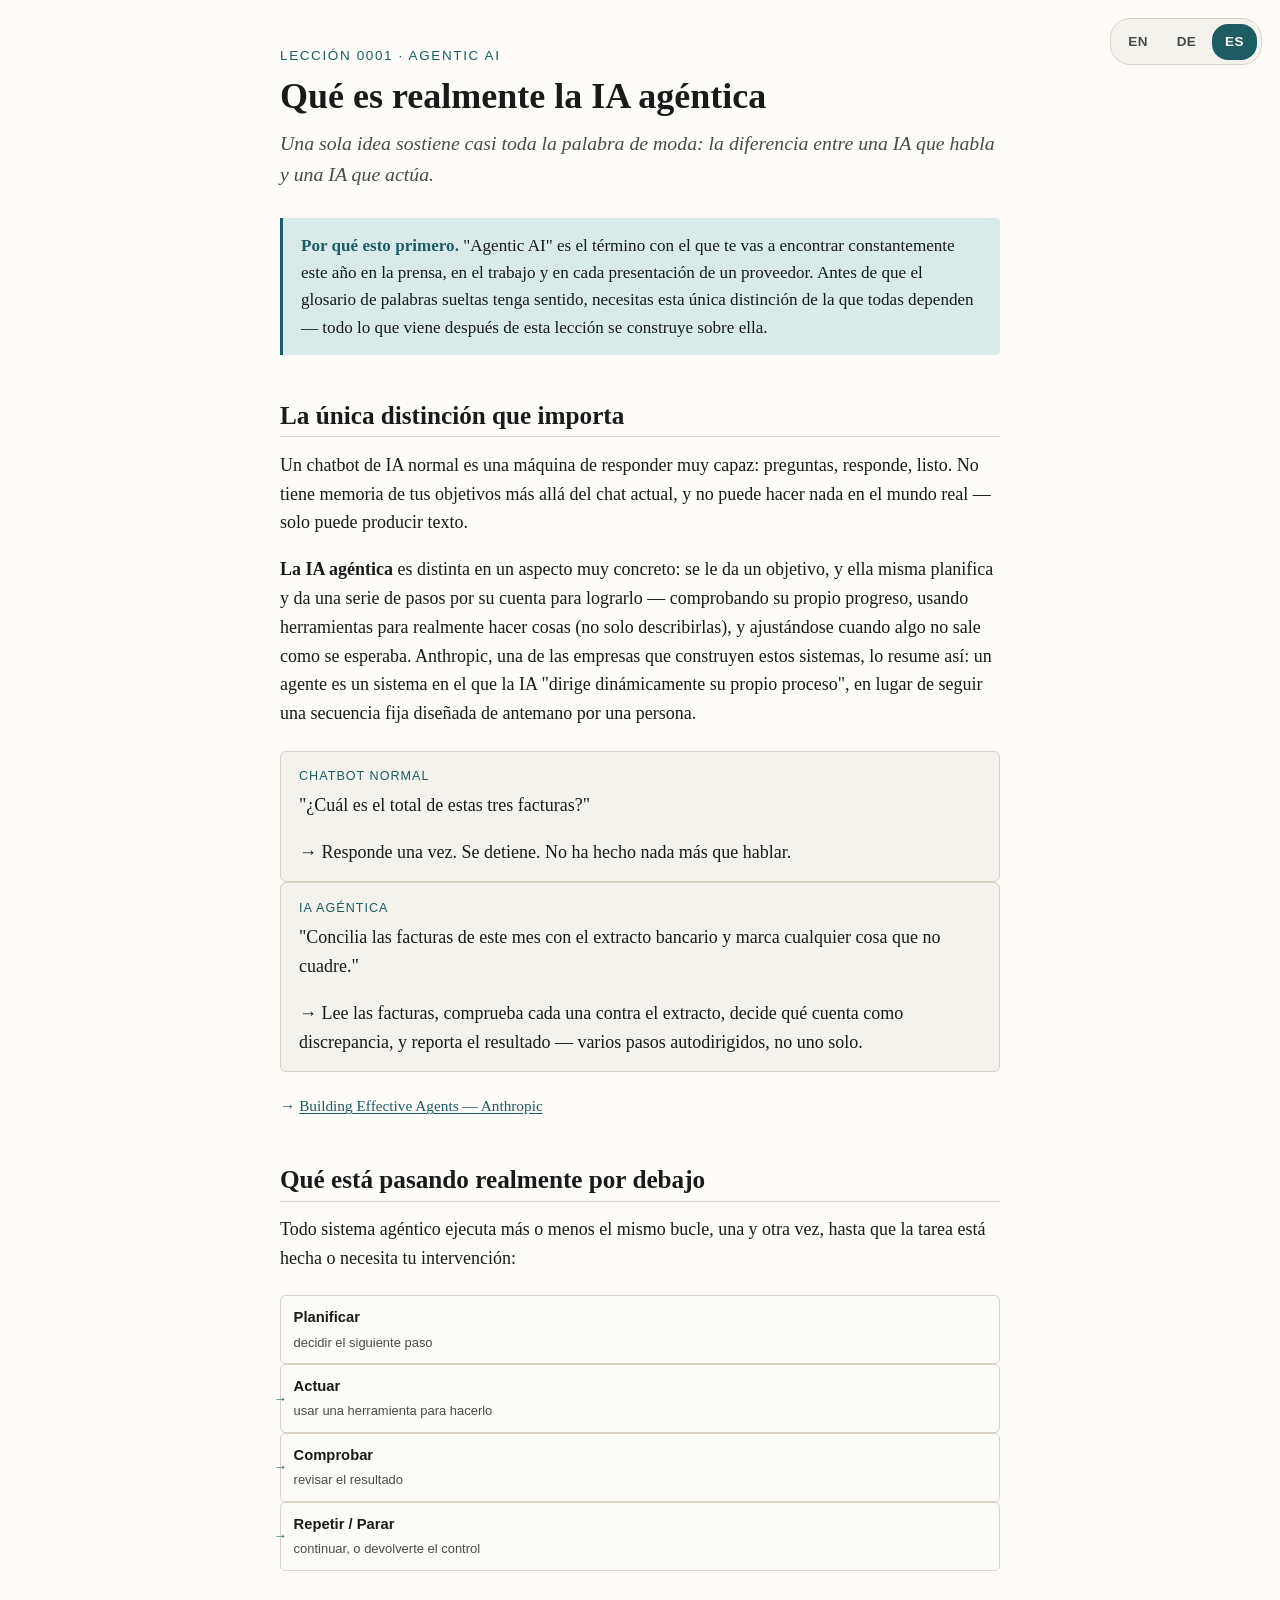
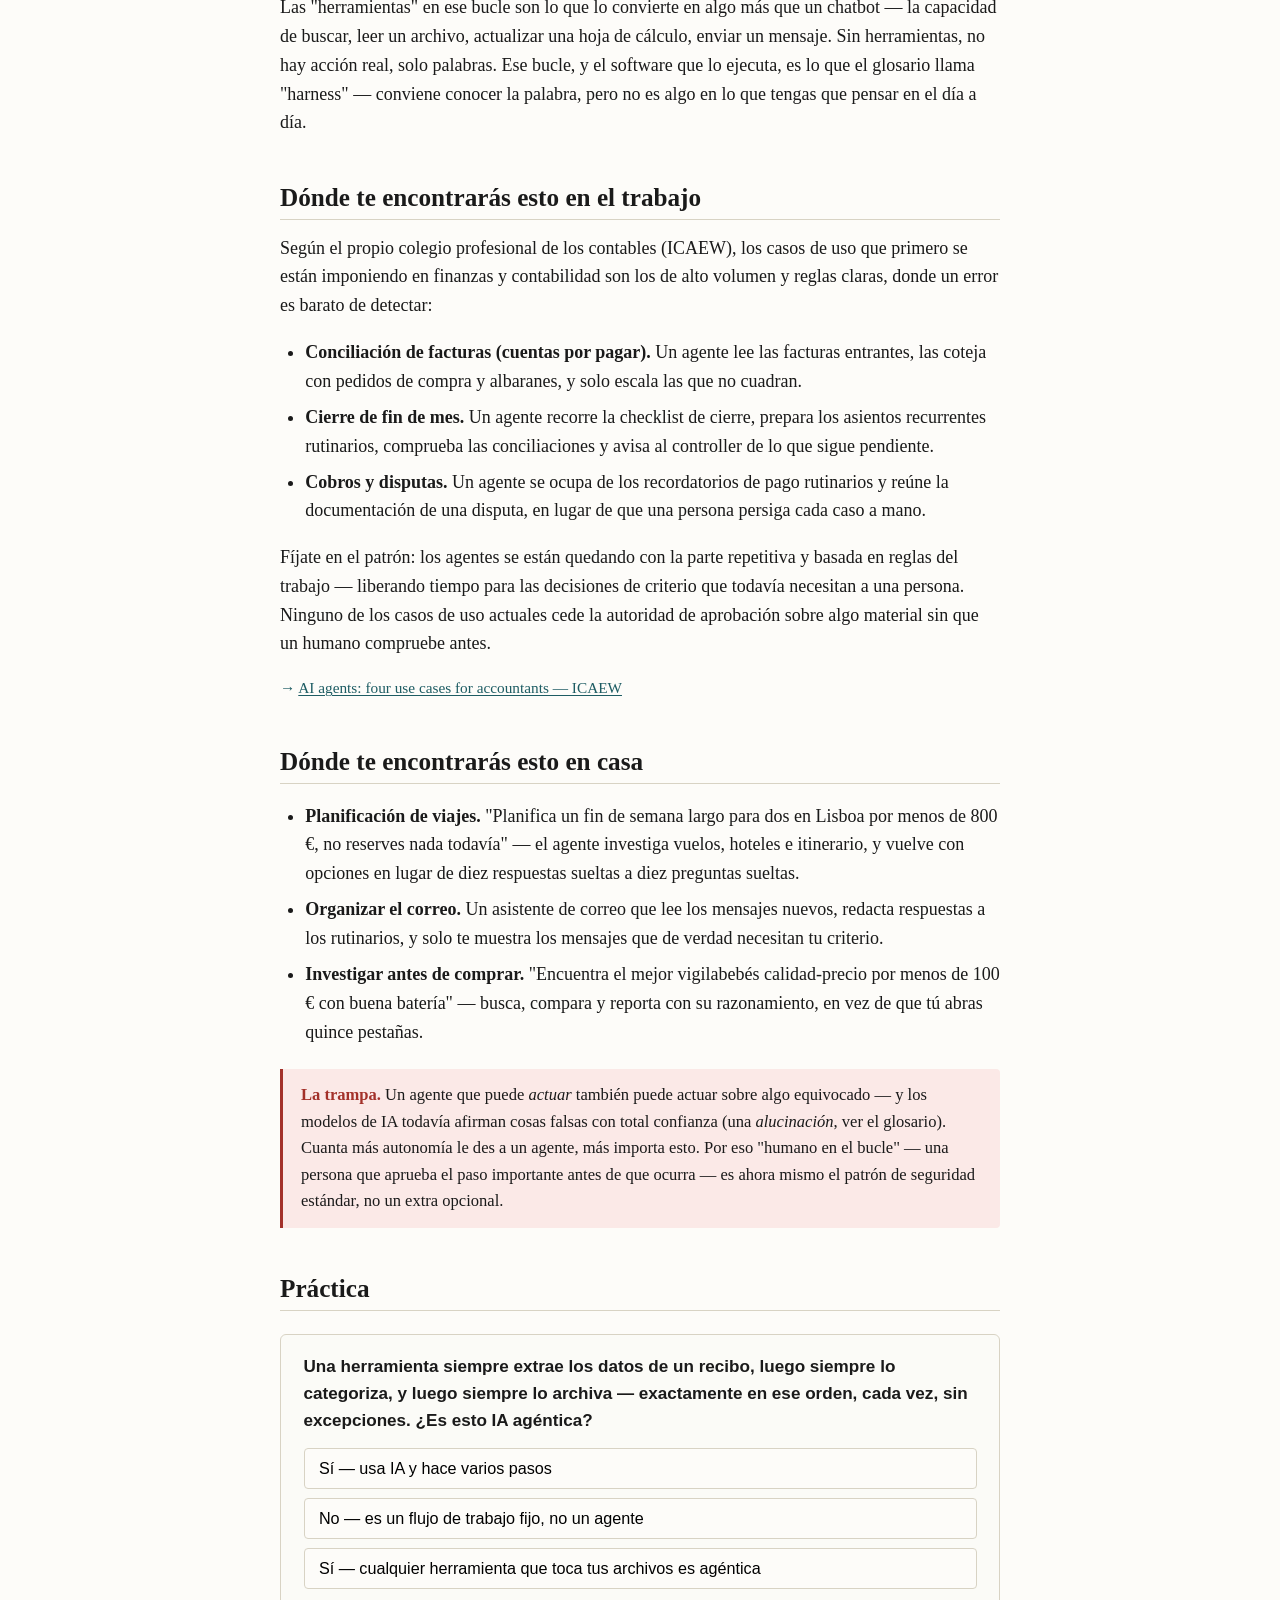
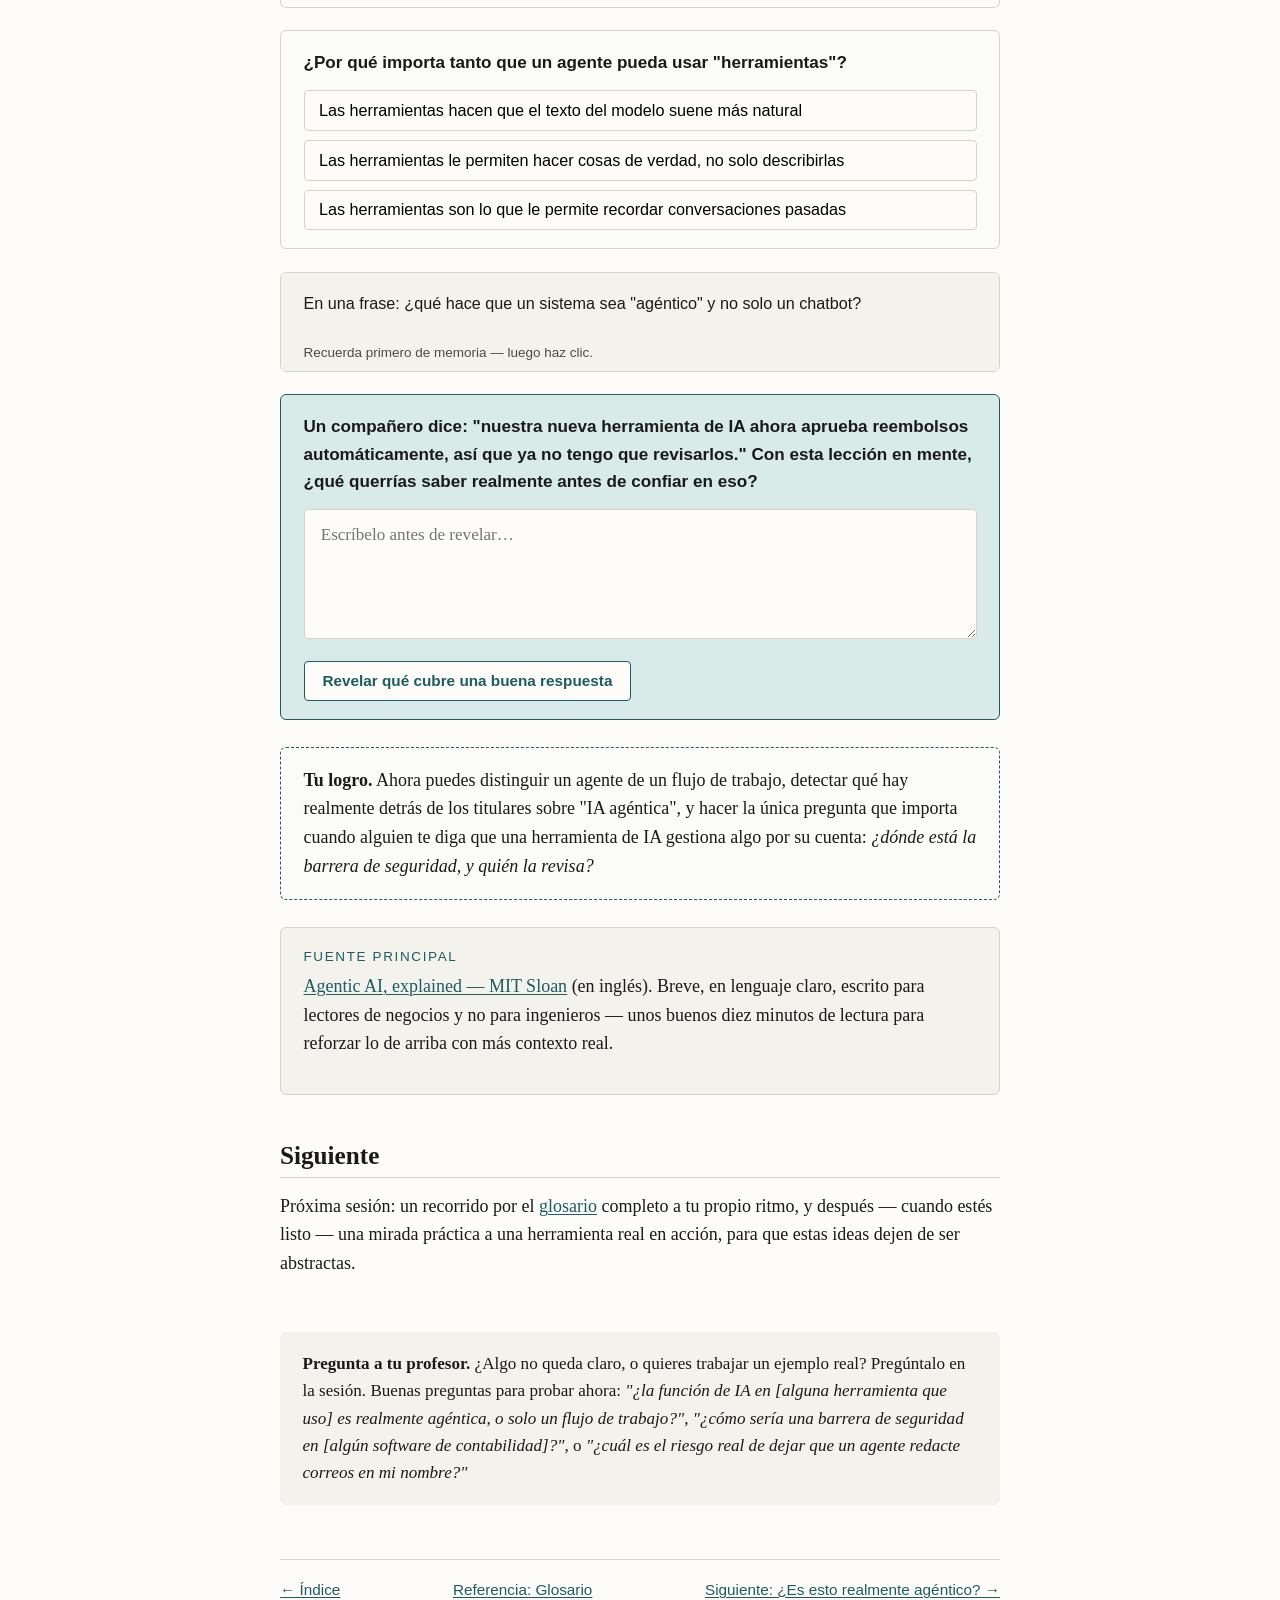
==== lessons/0001-what-agentic-ai-actually-is.html @ 16d38e70 "Add agentic AI course: 5 lessons + glossary, EN/DE/ES Practical, non-technical starter on agentic AI" ====
<!DOCTYPE html>
<html lang="en">
<head>
<meta charset="utf-8">
<meta name="viewport" content="width=device-width, initial-scale=1">
<title>Lesson 0001 — What Agentic AI Actually Is</title>
<link rel="stylesheet" href="../assets/style.css">
<link rel="stylesheet" href="../assets/diagram.css">
<link rel="stylesheet" href="../assets/quiz.css">
<link rel="stylesheet" href="../assets/lang-switch.css">
<script src="../assets/quiz.js"></script>
<script src="../assets/lang-switch.js"></script>
</head>
<body>

<div class="lang-switch">
  <button data-lang="en">EN</button>
  <button data-lang="de">DE</button>
  <button data-lang="es">ES</button>
</div>

<header class="lesson-header">
  <p class="eyebrow" data-i18n="en">Lesson 0001 · Agentic AI</p>
  <p class="eyebrow" data-i18n="de">Lektion 0001 · Agentic AI</p>
  <p class="eyebrow" data-i18n="es">Lección 0001 · Agentic AI</p>

  <h1 data-i18n="en">What Agentic AI Actually Is</h1>
  <h1 data-i18n="de">Was Agentic AI eigentlich ist</h1>
  <h1 data-i18n="es">Qué es realmente la IA agéntica</h1>

  <p class="subtitle" data-i18n="en">One idea carries almost the entire buzzword: the difference between AI that talks, and AI that acts.</p>
  <p class="subtitle" data-i18n="de">Eine einzige Idee trägt fast das ganze Buzzword: der Unterschied zwischen KI, die redet, und KI, die handelt.</p>
  <p class="subtitle" data-i18n="es">Una sola idea sostiene casi toda la palabra de moda: la diferencia entre una IA que habla y una IA que actúa.</p>
</header>

<main>

<div class="mission-tie" data-i18n="en">
  <strong>Why this first.</strong> "Agentic AI" is the term you'll keep hitting in the press, at work,
  and in every vendor's pitch this year. Before the glossary of individual buzzwords means anything, you
  need the one distinction they all hang off — everything after this lesson builds on it.
</div>
<div class="mission-tie" data-i18n="de">
  <strong>Warum das zuerst.</strong> „Agentic AI" ist der Begriff, dem du dieses Jahr ständig in der
  Presse, bei der Arbeit und in jedem Verkaufspitch begegnen wirst. Bevor das Glossar der einzelnen
  Buzzwords etwas bedeutet, brauchst du diese eine Unterscheidung, an der alle hängen – alles nach dieser
  Lektion baut darauf auf.
</div>
<div class="mission-tie" data-i18n="es">
  <strong>Por qué esto primero.</strong> "Agentic AI" es el término con el que te vas a encontrar
  constantemente este año en la prensa, en el trabajo y en cada presentación de un proveedor. Antes de que
  el glosario de palabras sueltas tenga sentido, necesitas esta única distinción de la que todas dependen
  — todo lo que viene después de esta lección se construye sobre ella.
</div>

<h2 data-i18n="en">The one distinction that matters</h2>
<h2 data-i18n="de">Die eine Unterscheidung, auf die es ankommt</h2>
<h2 data-i18n="es">La única distinción que importa</h2>

<p data-i18n="en">A regular AI chatbot is a very capable answering machine: you ask, it answers, done. It has no memory
of your goals beyond the current chat, and it can't do anything in the world — it can only produce text.</p>
<p data-i18n="de">Ein normaler KI-Chatbot ist eine sehr fähige Antwortmaschine: du fragst, er antwortet, fertig. Er hat
kein Gedächtnis für deine Ziele über den aktuellen Chat hinaus, und er kann nichts in der Welt bewirken –
er kann nur Text erzeugen.</p>
<p data-i18n="es">Un chatbot de IA normal es una máquina de responder muy capaz: preguntas, responde, listo. No tiene
memoria de tus objetivos más allá del chat actual, y no puede hacer nada en el mundo real — solo puede
producir texto.</p>

<p data-i18n="en"><strong>Agentic AI</strong> is different in one specific way: it's given a goal, and it plans and takes
a series of steps on its own to get there — checking its own progress, using tools to actually do things
(not just describe them), and adjusting when something doesn't go as expected. Anthropic, one of the
companies building these systems, puts it plainly: an agent is a system where the AI "dynamically directs
its own process," rather than following a fixed sequence a person designed in advance.</p>
<p data-i18n="de"><strong>Agentic AI</strong> unterscheidet sich in einem ganz bestimmten Punkt: Sie bekommt ein Ziel
und plant und geht selbstständig eine Reihe von Schritten, um es zu erreichen – prüft dabei ihren eigenen
Fortschritt, nutzt Werkzeuge, um Dinge wirklich zu tun (nicht nur zu beschreiben), und passt sich an, wenn
etwas nicht wie erwartet läuft. Anthropic, eines der Unternehmen, die solche Systeme bauen, drückt es
schlicht aus: Ein Agent ist ein System, bei dem die KI „ihren eigenen Prozess steuert", statt einer
festen, von einem Menschen im Voraus entworfenen Abfolge zu folgen.</p>
<p data-i18n="es"><strong>La IA agéntica</strong> es distinta en un aspecto muy concreto: se le da un objetivo, y ella
misma planifica y da una serie de pasos por su cuenta para lograrlo — comprobando su propio progreso,
usando herramientas para realmente hacer cosas (no solo describirlas), y ajustándose cuando algo no sale
como se esperaba. Anthropic, una de las empresas que construyen estos sistemas, lo resume así: un agente
es un sistema en el que la IA "dirige dinámicamente su propio proceso", en lugar de seguir una secuencia
fija diseñada de antemano por una persona.</p>

<div class="compare" data-i18n="en">
  <div class="side">
    <p class="side-label">Regular chatbot</p>
    <p>"What's the total of these three invoices?"</p>
    <p>→ Answers once. Stops. Has done nothing except talk.</p>
  </div>
  <div class="side">
    <p class="side-label">Agentic AI</p>
    <p>"Reconcile this month's invoices against the bank statement and flag anything that doesn't match."</p>
    <p>→ Reads the invoices, checks each one against the statement, decides what counts as a mismatch,
    and reports back — several self-directed steps, not one.</p>
  </div>
</div>
<div class="compare" data-i18n="de">
  <div class="side">
    <p class="side-label">Normaler Chatbot</p>
    <p>„Wie hoch ist die Summe dieser drei Rechnungen?"</p>
    <p>→ Antwortet einmal. Hört auf. Hat außer Reden nichts getan.</p>
  </div>
  <div class="side">
    <p class="side-label">Agentic AI</p>
    <p>„Gleiche die Rechnungen dieses Monats mit dem Kontoauszug ab und melde alles, was nicht passt."</p>
    <p>→ Liest die Rechnungen, prüft jede einzelne gegen den Kontoauszug, entscheidet, was als
    Abweichung zählt, und meldet zurück — mehrere selbstgesteuerte Schritte, nicht einer.</p>
  </div>
</div>
<div class="compare" data-i18n="es">
  <div class="side">
    <p class="side-label">Chatbot normal</p>
    <p>"¿Cuál es el total de estas tres facturas?"</p>
    <p>→ Responde una vez. Se detiene. No ha hecho nada más que hablar.</p>
  </div>
  <div class="side">
    <p class="side-label">IA agéntica</p>
    <p>"Concilia las facturas de este mes con el extracto bancario y marca cualquier cosa que no cuadre."</p>
    <p>→ Lee las facturas, comprueba cada una contra el extracto, decide qué cuenta como discrepancia,
    y reporta el resultado — varios pasos autodirigidos, no uno solo.</p>
  </div>
</div>

<p class="citation" data-i18n="en"><a href="https://www.anthropic.com/engineering/building-effective-agents">Building
Effective Agents — Anthropic</a></p>
<p class="citation" data-i18n="de"><a href="https://www.anthropic.com/engineering/building-effective-agents">Building
Effective Agents — Anthropic</a></p>
<p class="citation" data-i18n="es"><a href="https://www.anthropic.com/engineering/building-effective-agents">Building
Effective Agents — Anthropic</a></p>

<h2 data-i18n="en">What's actually happening under the hood</h2>
<h2 data-i18n="de">Was tatsächlich im Hintergrund passiert</h2>
<h2 data-i18n="es">Qué está pasando realmente por debajo</h2>

<p data-i18n="en">Every agentic system runs roughly the same loop, over and over, until the task is done or it needs your
input:</p>
<p data-i18n="de">Jedes agentische System durchläuft ungefähr dieselbe Schleife, immer wieder, bis die Aufgabe erledigt
ist oder es deine Eingabe braucht:</p>
<p data-i18n="es">Todo sistema agéntico ejecuta más o menos el mismo bucle, una y otra vez, hasta que la tarea está
hecha o necesita tu intervención:</p>

<div class="pipeline" data-i18n="en">
  <div class="step"><strong>Plan</strong><span>decide the next step</span></div>
  <div class="step"><strong>Act</strong><span>use a tool to do it</span></div>
  <div class="step"><strong>Check</strong><span>look at the result</span></div>
  <div class="step"><strong>Repeat / Stop</strong><span>continue, or hand back to you</span></div>
</div>
<div class="pipeline" data-i18n="de">
  <div class="step"><strong>Planen</strong><span>nächsten Schritt festlegen</span></div>
  <div class="step"><strong>Handeln</strong><span>mit einem Werkzeug ausführen</span></div>
  <div class="step"><strong>Prüfen</strong><span>Ergebnis ansehen</span></div>
  <div class="step"><strong>Wiederholen / Stopp</strong><span>weitermachen oder an dich zurückgeben</span></div>
</div>
<div class="pipeline" data-i18n="es">
  <div class="step"><strong>Planificar</strong><span>decidir el siguiente paso</span></div>
  <div class="step"><strong>Actuar</strong><span>usar una herramienta para hacerlo</span></div>
  <div class="step"><strong>Comprobar</strong><span>revisar el resultado</span></div>
  <div class="step"><strong>Repetir / Parar</strong><span>continuar, o devolverte el control</span></div>
</div>

<p data-i18n="en">The "tools" in that loop are what make it more than a chatbot — the ability to search, read a file,
update a spreadsheet, send a message. No tools, no real action, just talk. This loop, and the software
that runs it, is what the glossary calls a "harness" — worth knowing the word, but not something you'll
need to think about day to day.</p>
<p data-i18n="de">Die „Werkzeuge" in dieser Schleife sind es, die aus ihr mehr als einen Chatbot machen – die
Fähigkeit, zu suchen, eine Datei zu lesen, eine Tabelle zu aktualisieren, eine Nachricht zu verschicken.
Keine Werkzeuge, keine echte Aktion, nur Reden. Diese Schleife und die Software, die sie ausführt, nennt
das Glossar einen „Harness" – gut, das Wort zu kennen, aber nichts, worüber du im Alltag nachdenken
musst.</p>
<p data-i18n="es">Las "herramientas" en ese bucle son lo que lo convierte en algo más que un chatbot — la capacidad de
buscar, leer un archivo, actualizar una hoja de cálculo, enviar un mensaje. Sin herramientas, no hay
acción real, solo palabras. Ese bucle, y el software que lo ejecuta, es lo que el glosario llama
"harness" — conviene conocer la palabra, pero no es algo en lo que tengas que pensar en el día a día.</p>

<h2 data-i18n="en">Where you'll meet this at work</h2>
<h2 data-i18n="de">Wo dir das bei der Arbeit begegnet</h2>
<h2 data-i18n="es">Dónde te encontrarás esto en el trabajo</h2>

<p data-i18n="en">Per the accountants' own professional body (ICAEW), the use cases landing first in finance and
accounting are ones with high volume and clear rules, where a mistake is cheap to catch:</p>
<p data-i18n="de">Laut dem eigenen Berufsverband der Buchhalter (ICAEW) setzen sich in Finanzen und Rechnungswesen zuerst
die Anwendungsfälle mit hohem Volumen und klaren Regeln durch, bei denen ein Fehler billig zu entdecken
ist:</p>
<p data-i18n="es">Según el propio colegio profesional de los contables (ICAEW), los casos de uso que primero se
están imponiendo en finanzas y contabilidad son los de alto volumen y reglas claras, donde un error es
barato de detectar:</p>

<ul data-i18n="en">
  <li><strong>Invoice matching (accounts payable).</strong> An agent reads incoming invoices, matches them
  against purchase orders and receipts, and only escalates the ones that don't line up.</li>
  <li><strong>Month-end close.</strong> An agent works through the close checklist, prepares routine
  recurring entries, checks reconciliations, and flags what's still outstanding to the controller.</li>
  <li><strong>Collections and disputes.</strong> An agent handles routine payment reminders and pulls
  together the paperwork for a dispute, rather than a person chasing each one manually.</li>
</ul>
<ul data-i18n="de">
  <li><strong>Rechnungsabgleich (Kreditorenbuchhaltung).</strong> Ein Agent liest eingehende Rechnungen,
  gleicht sie mit Bestellungen und Lieferscheinen ab und eskaliert nur die, die nicht zusammenpassen.</li>
  <li><strong>Monatsabschluss.</strong> Ein Agent arbeitet die Abschluss-Checkliste ab, bereitet
  wiederkehrende Routinebuchungen vor, prüft Kontenabstimmungen und meldet dem Controller, was noch
  offen ist.</li>
  <li><strong>Mahnwesen und Reklamationen.</strong> Ein Agent kümmert sich um routinemäßige
  Zahlungserinnerungen und stellt die Unterlagen für eine Reklamation zusammen, statt dass eine Person
  jeden Fall einzeln von Hand verfolgt.</li>
</ul>
<ul data-i18n="es">
  <li><strong>Conciliación de facturas (cuentas por pagar).</strong> Un agente lee las facturas
  entrantes, las coteja con pedidos de compra y albaranes, y solo escala las que no cuadran.</li>
  <li><strong>Cierre de fin de mes.</strong> Un agente recorre la checklist de cierre, prepara los
  asientos recurrentes rutinarios, comprueba las conciliaciones y avisa al controller de lo que sigue
  pendiente.</li>
  <li><strong>Cobros y disputas.</strong> Un agente se ocupa de los recordatorios de pago rutinarios y
  reúne la documentación de una disputa, en lugar de que una persona persiga cada caso a mano.</li>
</ul>

<p data-i18n="en">Notice the pattern: agents are landing on the repetitive, rule-governed slice of the job — freeing time
for the judgment calls that still need a person. None of the current use cases hand over sign-off
authority on anything material without a human checking first.</p>
<p data-i18n="de">Das Muster: Agenten übernehmen den sich wiederholenden, regelgeleiteten Teil der Arbeit – und
schaffen so Zeit für die Ermessensentscheidungen, die weiterhin einen Menschen brauchen. Keiner der
aktuellen Anwendungsfälle gibt Freigabebefugnis über irgendetwas Wesentliches ab, ohne dass vorher ein
Mensch prüft.</p>
<p data-i18n="es">Fíjate en el patrón: los agentes se están quedando con la parte repetitiva y basada en reglas del
trabajo — liberando tiempo para las decisiones de criterio que todavía necesitan a una persona. Ninguno
de los casos de uso actuales cede la autoridad de aprobación sobre algo material sin que un humano
compruebe antes.</p>

<p class="citation" data-i18n="en"><a href="https://www.icaew.com/insights/viewpoints-on-the-news/2025/nov-2025/ai-agents-four-use-cases-for-accountants">AI
agents: four use cases for accountants — ICAEW</a></p>
<p class="citation" data-i18n="de"><a href="https://www.icaew.com/insights/viewpoints-on-the-news/2025/nov-2025/ai-agents-four-use-cases-for-accountants">AI
agents: four use cases for accountants — ICAEW</a></p>
<p class="citation" data-i18n="es"><a href="https://www.icaew.com/insights/viewpoints-on-the-news/2025/nov-2025/ai-agents-four-use-cases-for-accountants">AI
agents: four use cases for accountants — ICAEW</a></p>

<h2 data-i18n="en">Where you'll meet this at home</h2>
<h2 data-i18n="de">Wo dir das zu Hause begegnet</h2>
<h2 data-i18n="es">Dónde te encontrarás esto en casa</h2>

<ul data-i18n="en">
  <li><strong>Trip planning.</strong> "Plan a long weekend for two in Lisbon under €800, book nothing
  yet" — the agent researches flights, hotels, and an itinerary, and comes back with options instead of
  ten separate answers to ten separate questions.</li>
  <li><strong>Inbox triage.</strong> An email assistant that reads new mail, drafts replies to the routine
  ones, and only surfaces the messages that actually need your judgment.</li>
  <li><strong>Shopping research.</strong> "Find the best-value baby monitor under €100 with good battery
  life" — it searches, compares, and reports back with reasoning, rather than you opening fifteen tabs.</li>
</ul>
<ul data-i18n="de">
  <li><strong>Reiseplanung.</strong> „Plane ein verlängertes Wochenende für zwei in Lissabon, unter 800 €,
  noch nichts buchen" – der Agent recherchiert Flüge, Hotels und ein Programm und kommt mit Optionen
  zurück, statt zehn einzelne Antworten auf zehn einzelne Fragen zu geben.</li>
  <li><strong>Posteingang sortieren.</strong> Ein E-Mail-Assistent, der neue Nachrichten liest, Antworten
  auf die Routinefälle entwirft und nur die Nachrichten hervorhebt, die wirklich deine Einschätzung
  brauchen.</li>
  <li><strong>Einkaufsrecherche.</strong> „Finde das beste Preis-Leistungs-Babyphone unter 100 € mit
  guter Akkulaufzeit" – er sucht, vergleicht und meldet mit Begründung zurück, statt dass du fünfzehn
  Tabs öffnest.</li>
</ul>
<ul data-i18n="es">
  <li><strong>Planificación de viajes.</strong> "Planifica un fin de semana largo para dos en Lisboa por
  menos de 800 €, no reserves nada todavía" — el agente investiga vuelos, hoteles e itinerario, y vuelve
  con opciones en lugar de diez respuestas sueltas a diez preguntas sueltas.</li>
  <li><strong>Organizar el correo.</strong> Un asistente de correo que lee los mensajes nuevos, redacta
  respuestas a los rutinarios, y solo te muestra los mensajes que de verdad necesitan tu criterio.</li>
  <li><strong>Investigar antes de comprar.</strong> "Encuentra el mejor vigilabebés calidad-precio por
  menos de 100 € con buena batería" — busca, compara y reporta con su razonamiento, en vez de que tú
  abras quince pestañas.</li>
</ul>

<div class="gotcha" data-i18n="en">
  <strong>The catch.</strong> An agent that can <em>act</em> can also act on something wrong — and AI
  models still confidently state false things (a <em>hallucination</em>, see the glossary). The more
  autonomy you give an agent, the more that matters. This is why "human in the loop" — a person approving
  the important step before it happens — is the standard safety pattern right now, not a nice-to-have.
</div>
<div class="gotcha" data-i18n="de">
  <strong>Der Haken.</strong> Ein Agent, der <em>handeln</em> kann, kann auch auf Basis von etwas Falschem
  handeln – und KI-Modelle behaupten immer noch überzeugt falsche Dinge (eine <em>Halluzination</em>, siehe
  Glossar). Je mehr Autonomie ein Agent bekommt, desto mehr zählt das. Deshalb ist „Mensch im Prozess" –
  eine Person, die den wichtigen Schritt freigibt, bevor er passiert – gerade das Standard-Sicherheitsmuster,
  kein nettes Extra.
</div>
<div class="gotcha" data-i18n="es">
  <strong>La trampa.</strong> Un agente que puede <em>actuar</em> también puede actuar sobre algo
  equivocado — y los modelos de IA todavía afirman cosas falsas con total confianza (una
  <em>alucinación</em>, ver el glosario). Cuanta más autonomía le des a un agente, más importa esto. Por
  eso "humano en el bucle" — una persona que aprueba el paso importante antes de que ocurra — es ahora
  mismo el patrón de seguridad estándar, no un extra opcional.
</div>

<h2 data-i18n="en">Practice</h2>
<h2 data-i18n="de">Übung</h2>
<h2 data-i18n="es">Práctica</h2>

<div class="quiz-question" data-i18n="en">
  <p class="quiz-prompt">A tool always extracts data from a receipt, then always categorizes it, then
  always files it — in that exact order, every time, no exceptions. Is this agentic AI?</p>
  <div class="quiz-options">
    <button class="quiz-option" data-correct="false">Yes — it uses AI and does multiple steps</button>
    <button class="quiz-option" data-correct="true">No — it's a fixed workflow, not an agent</button>
    <button class="quiz-option" data-correct="false">Yes — any tool that touches your files is agentic</button>
  </div>
  <div class="quiz-feedback">
    <span class="verdict"></span>
    <p class="explain">Using AI and doing several steps isn't enough on its own — what makes something
    agentic is the AI deciding the steps itself. A fixed, always-the-same-order sequence is a workflow,
    even if AI does the work at each stage. Genuinely agentic would look like: the tool decides, based on
    what it finds, whether this receipt needs a human's eyes at all.</p>
  </div>
</div>
<div class="quiz-question" data-i18n="de">
  <p class="quiz-prompt">Ein Tool extrahiert aus einem Beleg immer die Daten, kategorisiert ihn dann immer
  und legt ihn dann immer ab – genau in dieser Reihenfolge, jedes Mal, ohne Ausnahme. Ist das Agentic AI?</p>
  <div class="quiz-options">
    <button class="quiz-option" data-correct="false">Ja — es nutzt KI und macht mehrere Schritte</button>
    <button class="quiz-option" data-correct="true">Nein — es ist ein fester Workflow, kein Agent</button>
    <button class="quiz-option" data-correct="false">Ja — jedes Tool, das deine Dateien anfasst, ist agentisch</button>
  </div>
  <div class="quiz-feedback">
    <span class="verdict"></span>
    <p class="explain">KI zu nutzen und mehrere Schritte zu machen reicht allein nicht – agentisch wird
    etwas dadurch, dass die KI die Schritte selbst festlegt. Eine feste, immer gleiche Reihenfolge ist
    ein Workflow, selbst wenn KI bei jedem Schritt die Arbeit macht. Wirklich agentisch wäre: Das Tool
    entscheidet anhand dessen, was es findet, ob dieser Beleg überhaupt menschliche Augen braucht.</p>
  </div>
</div>
<div class="quiz-question" data-i18n="es">
  <p class="quiz-prompt">Una herramienta siempre extrae los datos de un recibo, luego siempre lo
  categoriza, y luego siempre lo archiva — exactamente en ese orden, cada vez, sin excepciones. ¿Es esto
  IA agéntica?</p>
  <div class="quiz-options">
    <button class="quiz-option" data-correct="false">Sí — usa IA y hace varios pasos</button>
    <button class="quiz-option" data-correct="true">No — es un flujo de trabajo fijo, no un agente</button>
    <button class="quiz-option" data-correct="false">Sí — cualquier herramienta que toca tus archivos es agéntica</button>
  </div>
  <div class="quiz-feedback">
    <span class="verdict"></span>
    <p class="explain">Usar IA y hacer varios pasos no basta por sí solo — lo que hace que algo sea
    agéntico es que la IA decida los pasos por sí misma. Una secuencia fija, siempre en el mismo orden,
    es un flujo de trabajo, aunque la IA haga el trabajo en cada etapa. Algo genuinamente agéntico sería:
    la herramienta decide, según lo que encuentra, si este recibo necesita ojos humanos siquiera.</p>
  </div>
</div>

<div class="quiz-question" data-i18n="en">
  <p class="quiz-prompt">Why does an agent's ability to use "tools" matter so much?</p>
  <div class="quiz-options">
    <button class="quiz-option" data-correct="false">Tools make the model's writing sound more natural</button>
    <button class="quiz-option" data-correct="true">Tools let it actually do things, not just describe them</button>
    <button class="quiz-option" data-correct="false">Tools are what let it remember past conversations</button>
  </div>
  <div class="quiz-feedback">
    <span class="verdict"></span>
    <p class="explain">Without tools, a model can only produce text — describing what someone should do.
    With tools (searching, reading a file, sending an email, updating a system), it can carry out the
    action itself. That's the practical line between "chatbot" and "agent that gets work done."</p>
  </div>
</div>
<div class="quiz-question" data-i18n="de">
  <p class="quiz-prompt">Warum ist die Fähigkeit eines Agenten, „Werkzeuge" zu nutzen, so wichtig?</p>
  <div class="quiz-options">
    <button class="quiz-option" data-correct="false">Werkzeuge lassen den Text des Modells natürlicher klingen</button>
    <button class="quiz-option" data-correct="true">Werkzeuge lassen ihn Dinge wirklich tun, nicht nur beschreiben</button>
    <button class="quiz-option" data-correct="false">Werkzeuge sind das, was ihm erlaubt, sich an frühere Gespräche zu erinnern</button>
  </div>
  <div class="quiz-feedback">
    <span class="verdict"></span>
    <p class="explain">Ohne Werkzeuge kann ein Modell nur Text erzeugen – beschreiben, was jemand tun
    sollte. Mit Werkzeugen (suchen, eine Datei lesen, eine E-Mail verschicken, ein System aktualisieren)
    kann es die Aktion selbst ausführen. Das ist die praktische Grenze zwischen „Chatbot" und „Agent, der
    Arbeit wirklich erledigt".</p>
  </div>
</div>
<div class="quiz-question" data-i18n="es">
  <p class="quiz-prompt">¿Por qué importa tanto que un agente pueda usar "herramientas"?</p>
  <div class="quiz-options">
    <button class="quiz-option" data-correct="false">Las herramientas hacen que el texto del modelo suene más natural</button>
    <button class="quiz-option" data-correct="true">Las herramientas le permiten hacer cosas de verdad, no solo describirlas</button>
    <button class="quiz-option" data-correct="false">Las herramientas son lo que le permite recordar conversaciones pasadas</button>
  </div>
  <div class="quiz-feedback">
    <span class="verdict"></span>
    <p class="explain">Sin herramientas, un modelo solo puede producir texto — describir lo que alguien
    debería hacer. Con herramientas (buscar, leer un archivo, enviar un correo, actualizar un sistema),
    puede llevar a cabo la acción él mismo. Esa es la línea práctica entre un "chatbot" y un "agente que
    hace el trabajo de verdad".</p>
  </div>
</div>

<div class="recall-card" data-i18n="en">
  <div class="prompt">In one sentence: what makes a system "agentic" rather than just a chatbot?</div>
  <div class="hint">Recall from memory first — then click.</div>
  <div class="answer">
    It's given a goal and takes a series of self-directed steps — planning, using tools to act, checking
    its own progress — instead of answering one question and stopping.
  </div>
</div>
<div class="recall-card" data-i18n="de">
  <div class="prompt">In einem Satz: Was macht ein System „agentisch" statt nur einen Chatbot?</div>
  <div class="hint">Erst aus dem Gedächtnis abrufen — dann klicken.</div>
  <div class="answer">
    Es bekommt ein Ziel und geht selbstständig eine Reihe von Schritten – plant, handelt mit Werkzeugen,
    prüft den eigenen Fortschritt – statt eine Frage zu beantworten und aufzuhören.
  </div>
</div>
<div class="recall-card" data-i18n="es">
  <div class="prompt">En una frase: ¿qué hace que un sistema sea "agéntico" y no solo un chatbot?</div>
  <div class="hint">Recuerda primero de memoria — luego haz clic.</div>
  <div class="answer">
    Se le da un objetivo y da una serie de pasos autodirigidos — planifica, actúa con herramientas,
    comprueba su propio progreso — en lugar de responder una pregunta y detenerse.
  </div>
</div>

<div class="teach-back" data-i18n="en">
  <p class="teach-prompt">A colleague says: "our new AI tool auto-approves refunds now, so I don't need
  to check them anymore." Using this lesson, what would you actually want to know before trusting that?</p>
  <textarea class="teach-input" rows="4" placeholder="Write it out before revealing…"></textarea>
  <button class="teach-reveal">Reveal what a strong answer covers</button>
  <div class="teach-checklist">
    <p class="checklist-label">A strong answer hits:</p>
    <ul>
      <li>Whether there's a human-in-the-loop step anywhere, or genuinely zero oversight — full autonomy
      is a much bigger risk than "drafts, then a person approves."</li>
      <li>What guardrails exist — a spending limit, a rule for what gets auto-approved vs. escalated.</li>
      <li>Whether "the tool decided" could ever be wrong confidently (hallucination) with real money
      attached, and what happens when it is.</li>
      <li>Not taking the claim at face value just because "AI" was mentioned — the same skepticism you'd
      apply to a new junior colleague making unsupervised decisions.</li>
    </ul>
  </div>
</div>
<div class="teach-back" data-i18n="de">
  <p class="teach-prompt">Eine Kollegin sagt: „Unser neues KI-Tool genehmigt Rückerstattungen jetzt
  automatisch, ich muss die also nicht mehr prüfen." Was würdest du, mit dieser Lektion im Kopf,
  tatsächlich wissen wollen, bevor du dem vertraust?</p>
  <textarea class="teach-input" rows="4" placeholder="Erst aufschreiben, dann aufdecken…"></textarea>
  <button class="teach-reveal">Aufdecken, was eine starke Antwort abdeckt</button>
  <div class="teach-checklist">
    <p class="checklist-label">Eine starke Antwort trifft:</p>
    <ul>
      <li>Ob es irgendwo einen Schritt „Mensch im Prozess" gibt, oder wirklich null Aufsicht – volle
      Autonomie ist ein viel größeres Risiko als „entwirft, dann genehmigt eine Person".</li>
      <li>Welche Leitplanken existieren – ein Ausgabenlimit, eine Regel dafür, was automatisch genehmigt
      wird und was eskaliert.</li>
      <li>Ob „das Tool hat entschieden" jemals überzeugt falsch liegen könnte (Halluzination), wenn
      echtes Geld dranhängt, und was dann passiert.</li>
      <li>Die Behauptung nicht einfach hinzunehmen, nur weil „KI" gesagt wurde – dieselbe Skepsis, die man
      bei einer neuen, unbeaufsichtigt entscheidenden Nachwuchskraft hätte.</li>
    </ul>
  </div>
</div>
<div class="teach-back" data-i18n="es">
  <p class="teach-prompt">Un compañero dice: "nuestra nueva herramienta de IA ahora aprueba reembolsos
  automáticamente, así que ya no tengo que revisarlos." Con esta lección en mente, ¿qué querrías saber
  realmente antes de confiar en eso?</p>
  <textarea class="teach-input" rows="4" placeholder="Escríbelo antes de revelar…"></textarea>
  <button class="teach-reveal">Revelar qué cubre una buena respuesta</button>
  <div class="teach-checklist">
    <p class="checklist-label">Una buena respuesta incluye:</p>
    <ul>
      <li>Si existe en algún punto un paso de "humano en el bucle", o si de verdad no hay ninguna
      supervisión — la autonomía total es un riesgo mucho mayor que "redacta, y luego una persona
      aprueba".</li>
      <li>Qué barreras de seguridad existen — un límite de gasto, una regla sobre qué se aprueba
      automáticamente y qué se escala.</li>
      <li>Si "la herramienta decidió" podría alguna vez equivocarse con total confianza (alucinación)
      cuando hay dinero real de por medio, y qué pasa si ocurre.</li>
      <li>No aceptar la afirmación sin más solo porque se mencionó "IA" — el mismo escepticismo que se
      aplicaría a un compañero júnior nuevo tomando decisiones sin supervisión.</li>
    </ul>
  </div>
</div>

<div class="win-box" data-i18n="en">
  <strong>Your win.</strong> You can now tell an agent from a workflow, spot what's actually driving the
  "agentic AI" headlines, and ask the one question that matters when someone tells you an AI tool handles
  something on its own: <em>what's the guardrail, and who checks it?</em>
</div>
<div class="win-box" data-i18n="de">
  <strong>Dein Gewinn.</strong> Du kannst jetzt einen Agenten von einem Workflow unterscheiden, erkennst,
  was hinter den „Agentic AI"-Schlagzeilen wirklich steckt, und stellst die eine Frage, die zählt, wenn
  dir jemand erzählt, ein KI-Tool erledige etwas eigenständig: <em>Wo ist die Leitplanke, und wer prüft
  sie?</em>
</div>
<div class="win-box" data-i18n="es">
  <strong>Tu logro.</strong> Ahora puedes distinguir un agente de un flujo de trabajo, detectar qué hay
  realmente detrás de los titulares sobre "IA agéntica", y hacer la única pregunta que importa cuando
  alguien te diga que una herramienta de IA gestiona algo por su cuenta: <em>¿dónde está la barrera de
  seguridad, y quién la revisa?</em>
</div>

<div class="primary-source" data-i18n="en">
  <p class="eyebrow">Primary source</p>
  <p><a href="https://mitsloan.mit.edu/ideas-made-to-matter/agentic-ai-explained">Agentic AI, explained —
  MIT Sloan</a>. Short, plain-English, written for business readers rather than engineers — a good ten-
  minute read to reinforce what's above with more real-world framing.</p>
</div>
<div class="primary-source" data-i18n="de">
  <p class="eyebrow">Primärquelle</p>
  <p><a href="https://mitsloan.mit.edu/ideas-made-to-matter/agentic-ai-explained">Agentic AI, explained —
  MIT Sloan</a> (Englisch). Kurz, klar geschrieben, für Wirtschaftsleser statt für Ingenieure – gute zehn
  Minuten Lektüre, um das oben Gelernte mit mehr Praxisbezug zu vertiefen.</p>
</div>
<div class="primary-source" data-i18n="es">
  <p class="eyebrow">Fuente principal</p>
  <p><a href="https://mitsloan.mit.edu/ideas-made-to-matter/agentic-ai-explained">Agentic AI, explained —
  MIT Sloan</a> (en inglés). Breve, en lenguaje claro, escrito para lectores de negocios y no para
  ingenieros — unos buenos diez minutos de lectura para reforzar lo de arriba con más contexto real.</p>
</div>

<h2 data-i18n="en">Next</h2>
<h2 data-i18n="de">Als Nächstes</h2>
<h2 data-i18n="es">Siguiente</h2>

<p data-i18n="en">Next session: a walk through the full <a href="../reference/glossary.html">glossary</a> at your own
pace, then — whenever you're ready — a hands-on look at one real tool in action, so these ideas stop being
abstract.</p>
<p data-i18n="de">Nächste Sitzung: ein Durchgang durch das vollständige <a href="../reference/glossary.html">Glossar</a>
in deinem eigenen Tempo, dann – sobald du bereit bist – ein praktischer Blick auf ein echtes Tool in
Aktion, damit diese Ideen nicht abstrakt bleiben.</p>
<p data-i18n="es">Próxima sesión: un recorrido por el <a href="../reference/glossary.html">glosario</a> completo a tu
propio ritmo, y después — cuando estés listo — una mirada práctica a una herramienta real en acción, para
que estas ideas dejen de ser abstractas.</p>

<div class="ask-agent" data-i18n="en">
  <strong>Ask your teacher.</strong> Anything unclear, or want a real example worked through? Ask in the
  session. Good questions to try now: <em>"is the AI feature in [some tool I use] actually agentic, or
  just a workflow?"</em>, <em>"what would a guardrail look like in [some accounting software]?"</em>, or
  <em>"what's the actual risk if I let an agent draft emails on my behalf?"</em>
</div>
<div class="ask-agent" data-i18n="de">
  <strong>Frag deine Lehrkraft.</strong> Etwas unklar, oder willst du ein echtes Beispiel durchgehen?
  Frag einfach in der Sitzung. Gute Fragen zum Ausprobieren: <em>„Ist die KI-Funktion in [ein Tool, das
  ich nutze] wirklich agentisch, oder nur ein Workflow?"</em>, <em>„Wie würde eine Leitplanke in [eine
  Buchhaltungssoftware] aussehen?"</em>, oder <em>„Was ist das eigentliche Risiko, wenn ich einen Agenten
  E-Mails in meinem Namen entwerfen lasse?"</em>
</div>
<div class="ask-agent" data-i18n="es">
  <strong>Pregunta a tu profesor.</strong> ¿Algo no queda claro, o quieres trabajar un ejemplo real?
  Pregúntalo en la sesión. Buenas preguntas para probar ahora: <em>"¿la función de IA en [alguna
  herramienta que uso] es realmente agéntica, o solo un flujo de trabajo?"</em>, <em>"¿cómo sería una
  barrera de seguridad en [algún software de contabilidad]?"</em>, o <em>"¿cuál es el riesgo real de
  dejar que un agente redacte correos en mi nombre?"</em>
</div>

<nav class="lesson-links">
  <a href="../index.html" data-i18n="en">← Index</a>
  <a href="../index.html" data-i18n="de">← Index</a>
  <a href="../index.html" data-i18n="es">← Índice</a>

  <a href="../reference/glossary.html" data-i18n="en">Reference: Glossary</a>
  <a href="../reference/glossary.html" data-i18n="de">Referenz: Glossar</a>
  <a href="../reference/glossary.html" data-i18n="es">Referencia: Glosario</a>

  <a href="0002-is-this-actually-agentic.html" data-i18n="en">Next: Is This Actually Agentic? →</a>
  <a href="0002-is-this-actually-agentic.html" data-i18n="de">Weiter: Ist das wirklich agentisch? →</a>
  <a href="0002-is-this-actually-agentic.html" data-i18n="es">Siguiente: ¿Es esto realmente agéntico? →</a>
</nav>

</main>
</body>
</html>
---- assets/style.css ----
/* Shared stylesheet for the Agentic AI teaching workspace.
   Tufte-inspired: serif reading type, generous whitespace, quiet color,
   prints cleanly. Every lesson and reference doc links this file. */

:root {
  --ink: #1a1a1a;
  --ink-soft: #4a4a4a;
  --paper: #fdfcf9;
  --paper-inset: #f4f2ec;
  --rule: #d8d3c4;
  --accent: #1d5c63;
  --accent-soft: #d8ebe9;
  --code-bg: #f0eee4;
  --good: #1d6b3f;
  --good-bg: #e6f4ea;
  --bad: #a3312a;
  --bad-bg: #fbe9e7;
  --measure: 40em;
}

* { box-sizing: border-box; }

html { font-size: 18px; }

body {
  margin: 0;
  padding: 0 1.5rem 6rem;
  background: var(--paper);
  color: var(--ink);
  font-family: "Iowan Old Style", "Palatino Linotype", Palatino, Georgia, "Times New Roman", serif;
  line-height: 1.6;
}

main {
  max-width: var(--measure);
  margin: 0 auto;
}

header.lesson-header {
  max-width: var(--measure);
  margin: 0 auto;
  padding-top: 2.5rem;
}

.eyebrow {
  font-family: -apple-system, BlinkMacSystemFont, "Segoe UI", sans-serif;
  font-size: 0.75rem;
  letter-spacing: 0.12em;
  text-transform: uppercase;
  color: var(--accent);
  margin: 0 0 0.4rem;
}

h1, h2, h3 {
  font-weight: 600;
  line-height: 1.25;
  color: var(--ink);
}

h1 { font-size: 2rem; margin: 0 0 0.5rem; }
h2 { font-size: 1.4rem; margin: 2.5rem 0 0.75rem; border-bottom: 1px solid var(--rule); padding-bottom: 0.3rem; }
h3 { font-size: 1.1rem; margin: 1.75rem 0 0.5rem; }

p { margin: 0 0 1rem; }

a { color: var(--accent); text-decoration-thickness: 1px; text-underline-offset: 2px; }
a:hover { color: var(--ink); }

.subtitle {
  font-size: 1.1rem;
  color: var(--ink-soft);
  font-style: italic;
  margin: 0 0 1.5rem;
}

.mission-tie {
  background: var(--accent-soft);
  border-left: 3px solid var(--accent);
  padding: 0.75rem 1rem;
  font-size: 0.95rem;
  margin: 1.25rem 0 2rem;
  border-radius: 0 4px 4px 0;
}

.mission-tie strong { color: var(--accent); }

pre, code {
  font-family: "SF Mono", "Menlo", "Consolas", monospace;
  font-size: 0.85rem;
}

code {
  background: var(--code-bg);
  padding: 0.1em 0.35em;
  border-radius: 3px;
}

pre {
  background: var(--code-bg);
  padding: 1rem 1.1rem;
  border-radius: 6px;
  overflow-x: auto;
  line-height: 1.5;
  border: 1px solid var(--rule);
}

pre code { background: none; padding: 0; }

.comment { color: #7a7566; }
.type-good { color: var(--good); }
.type-bad { color: var(--bad); }

blockquote {
  margin: 1.25rem 0;
  padding-left: 1rem;
  border-left: 3px solid var(--rule);
  color: var(--ink-soft);
  font-style: italic;
}

.citation {
  font-size: 0.85rem;
  color: var(--ink-soft);
}

.citation::before { content: "→ "; color: var(--accent); }

.primary-source {
  border: 1px solid var(--rule);
  background: var(--paper-inset);
  padding: 1rem 1.25rem;
  border-radius: 6px;
  margin: 1.5rem 0;
}

.primary-source .eyebrow { margin-bottom: 0.25rem; }

ul, ol { padding-left: 1.4rem; }
li { margin-bottom: 0.4rem; }

.win-box {
  border: 1px dashed var(--accent);
  padding: 1rem 1.25rem;
  border-radius: 6px;
  margin: 1.5rem 0;
  background: #fbfbf7;
}

.ask-agent {
  margin-top: 3rem;
  padding: 1rem 1.25rem;
  background: var(--paper-inset);
  border-radius: 6px;
  font-size: 0.95rem;
}

nav.lesson-links {
  margin-top: 3rem;
  padding-top: 1rem;
  border-top: 1px solid var(--rule);
  font-family: -apple-system, BlinkMacSystemFont, "Segoe UI", sans-serif;
  font-size: 0.85rem;
  display: flex;
  justify-content: space-between;
  gap: 1rem;
  flex-wrap: wrap;
}

table {
  border-collapse: collapse;
  width: 100%;
  margin: 1.25rem 0;
  font-size: 0.9rem;
}

th, td {
  border: 1px solid var(--rule);
  padding: 0.5rem 0.7rem;
  text-align: left;
}

th {
  background: var(--paper-inset);
  font-family: -apple-system, BlinkMacSystemFont, "Segoe UI", sans-serif;
  font-size: 0.75rem;
  text-transform: uppercase;
  letter-spacing: 0.05em;
}

.glossary-term {
  margin: 0 0 1.75rem;
  padding-bottom: 1.5rem;
  border-bottom: 1px solid var(--rule);
}

.glossary-term:last-child { border-bottom: none; }

.glossary-term h3 {
  margin: 0 0 0.4rem;
  display: flex;
  align-items: baseline;
  gap: 0.6rem;
}

.glossary-term .also {
  font-family: -apple-system, BlinkMacSystemFont, "Segoe UI", sans-serif;
  font-size: 0.7rem;
  font-weight: 400;
  color: var(--ink-soft);
}

.glossary-term .example {
  margin: 0.6rem 0 0;
  padding: 0.6rem 0.9rem;
  background: var(--paper-inset);
  border-radius: 4px;
  font-size: 0.92rem;
}

.glossary-term .example strong {
  font-family: -apple-system, BlinkMacSystemFont, "Segoe UI", sans-serif;
  font-size: 0.7rem;
  letter-spacing: 0.05em;
  text-transform: uppercase;
  color: var(--accent);
}

@media (max-width: 30em) {
  html { font-size: 16px; }
  body { padding: 0 1rem 4rem; }
  header.lesson-header { padding-top: 3.4rem; }
  h1 { font-size: 1.55rem; }
  .subtitle { font-size: 1rem; }
  nav.lesson-links { flex-direction: column; gap: 0.6rem; }
}

@media print {
  body { background: white; padding: 0; }
  .ask-agent, nav.lesson-links, .no-print { display: none; }
  a { color: var(--ink); }
  pre { border: 1px solid #999; }
}
---- assets/diagram.css ----
/* Diagram + annotation components. Reusable across lessons and reference docs.
   Depends on the custom properties defined in style.css. */

/* ---- Pipelines ----------------------------------------------------------
   <div class="pipeline">
     <div class="step"><strong>Goal</strong><span>what you asked for</span></div>
     <div class="step">…</div>
   </div>
   Horizontal left-to-right flow with arrows between steps; wraps on narrow
   screens and prints cleanly. */

.pipeline {
  display: flex;
  flex-wrap: wrap;
  align-items: stretch;
  gap: 0.4rem;
  margin: 1.25rem 0;
}

.pipeline .step {
  flex: 1 1 7rem;
  border: 1px solid var(--rule);
  border-radius: 5px;
  background: #fbfbf7;
  padding: 0.55rem 0.7rem;
  position: relative;
  display: flex;
  flex-direction: column;
  gap: 0.15rem;
}

.pipeline .step + .step::before {
  content: "→";
  position: absolute;
  left: -0.42rem;
  top: 50%;
  transform: translateY(-50%);
  color: var(--accent);
  font-size: 0.75rem;
  line-height: 1;
}

.pipeline .step strong {
  font-family: -apple-system, BlinkMacSystemFont, "Segoe UI", sans-serif;
  font-size: 0.82rem;
  color: var(--ink);
}

.pipeline .step span {
  font-family: -apple-system, BlinkMacSystemFont, "Segoe UI", sans-serif;
  font-size: 0.72rem;
  color: var(--ink-soft);
}

/* ---- Gotcha callout -----------------------------------------------------
   <div class="gotcha"><strong>Watch out.</strong> …</div>
   For "this is where it commonly goes wrong" warnings. */

.gotcha {
  border-left: 3px solid var(--bad);
  background: var(--bad-bg);
  padding: 0.75rem 1rem;
  border-radius: 0 4px 4px 0;
  margin: 1.25rem 0;
  font-size: 0.92rem;
}

.gotcha strong { color: var(--bad); }

/* ---- Side-by-side comparison --------------------------------------------
   <div class="compare">
     <div class="side"><p class="side-label">Regular chatbot</p><p>…</p></div>
     <div class="side"><p class="side-label">Agentic AI</p><p>…</p></div>
   </div>
   Two stacked-on-mobile, side-by-side-on-desktop panes. */

.compare {
  display: grid;
  grid-template-columns: 1fr;
  gap: 0.75rem;
  margin: 1.25rem 0;
}

@media (min-width: 60em) {
  .compare {
    grid-template-columns: 1fr 1fr;
  }
}

.compare .side {
  min-width: 0;
  border: 1px solid var(--rule);
  border-radius: 6px;
  padding: 0.8rem 1rem;
  background: var(--paper-inset);
}

.compare .side p:last-child { margin-bottom: 0; }

.side-label {
  font-family: -apple-system, BlinkMacSystemFont, "Segoe UI", sans-serif;
  font-size: 0.7rem;
  letter-spacing: 0.08em;
  text-transform: uppercase;
  color: var(--accent);
  margin: 0 0 0.3rem;
}

@media print {
  .compare { grid-template-columns: 1fr 1fr; }
  .gotcha { border: 1px solid #999; border-left: 3px solid #333; }
}
---- assets/quiz.css ----
/* Quiz + recall-card component styles. Pair with quiz.js. */

.quiz-question {
  border: 1px solid var(--rule);
  border-radius: 6px;
  padding: 1rem 1.25rem;
  margin: 1.25rem 0;
  background: #fbfbf7;
}

.quiz-prompt {
  font-family: -apple-system, BlinkMacSystemFont, "Segoe UI", sans-serif;
  font-weight: 600;
  font-size: 0.95rem;
  margin-bottom: 0.75rem;
}

.quiz-options {
  display: flex;
  flex-direction: column;
  gap: 0.5rem;
}

.quiz-option {
  font-family: -apple-system, BlinkMacSystemFont, "Segoe UI", sans-serif;
  text-align: left;
  padding: 0.55rem 0.8rem;
  border: 1px solid var(--rule);
  background: var(--paper);
  border-radius: 4px;
  cursor: pointer;
  font-size: 0.9rem;
  transition: background 0.1s ease;
}

.quiz-option:hover { background: var(--code-bg); }

.quiz-option.correct {
  background: var(--good-bg);
  border-color: var(--good);
  color: var(--good);
  font-weight: 600;
}

.quiz-option.incorrect {
  background: var(--bad-bg);
  border-color: var(--bad);
  color: var(--bad);
}

.quiz-option[disabled] { cursor: default; }

.quiz-feedback {
  margin-top: 0.75rem;
  font-size: 0.85rem;
  display: none;
}

.quiz-feedback.show { display: block; }

.quiz-feedback .explain {
  color: var(--ink-soft);
  margin-top: 0.25rem;
}

/* Recall cards: click to flip, for open retrieval practice */
.recall-card {
  border: 1px solid var(--rule);
  border-radius: 6px;
  margin: 1.25rem 0;
  cursor: pointer;
  overflow: hidden;
}

.recall-card .prompt {
  padding: 1rem 1.25rem;
  font-family: -apple-system, BlinkMacSystemFont, "Segoe UI", sans-serif;
  font-size: 0.9rem;
  background: var(--paper-inset);
}

.recall-card .answer {
  padding: 0 1.25rem;
  max-height: 0;
  overflow: hidden;
  transition: max-height 0.2s ease, padding 0.2s ease;
  background: var(--accent-soft);
  font-size: 0.9rem;
}

.recall-card.revealed .answer {
  padding: 1rem 1.25rem;
  max-height: 20rem;
}

.recall-card .hint {
  font-size: 0.75rem;
  color: var(--ink-soft);
  font-family: -apple-system, BlinkMacSystemFont, "Segoe UI", sans-serif;
  padding: 0.4rem 1.25rem;
  background: var(--paper-inset);
}

/* Teach-back: Feynman-technique free explanation, self-assessed against a checklist */
.teach-back {
  border: 1px solid var(--accent);
  border-radius: 6px;
  padding: 1rem 1.25rem;
  margin: 1.25rem 0;
  background: var(--accent-soft);
}

.teach-prompt {
  font-family: -apple-system, BlinkMacSystemFont, "Segoe UI", sans-serif;
  font-weight: 600;
  font-size: 0.95rem;
  margin-bottom: 0.75rem;
  color: var(--ink);
}

.teach-input {
  width: 100%;
  font-family: "Iowan Old Style", "Palatino Linotype", Palatino, Georgia, serif;
  font-size: 0.95rem;
  line-height: 1.5;
  padding: 0.7rem 0.9rem;
  border: 1px solid var(--rule);
  border-radius: 4px;
  background: var(--paper);
  color: var(--ink);
  resize: vertical;
}

.teach-input:focus {
  outline: none;
  border-color: var(--accent);
}

.teach-reveal {
  margin-top: 0.75rem;
  font-family: -apple-system, BlinkMacSystemFont, "Segoe UI", sans-serif;
  font-size: 0.85rem;
  font-weight: 600;
  padding: 0.55rem 1rem;
  border: 1px solid var(--accent);
  background: var(--paper);
  color: var(--accent);
  border-radius: 4px;
  cursor: pointer;
}

.teach-reveal:hover { background: var(--accent); color: var(--paper); }

.teach-checklist {
  margin-top: 1rem;
  padding-top: 0.9rem;
  border-top: 1px dashed var(--accent);
  display: none;
}

.teach-back.revealed .teach-checklist { display: block; }

.checklist-label {
  font-family: -apple-system, BlinkMacSystemFont, "Segoe UI", sans-serif;
  font-size: 0.8rem;
  font-weight: 600;
  color: var(--accent);
  text-transform: uppercase;
  letter-spacing: 0.05em;
  margin-bottom: 0.5rem;
}
---- assets/lang-switch.css ----
/* Language switcher widget + i18n visibility. Pair with lang-switch.js.
   Content elements carry data-i18n="en|de|es"; lang-switch.js toggles their
   display based on the chosen language. Default state below (all hidden)
   avoids a flash of every language stacked before JS runs. */

/* Spanish shows by default with zero JS (Quick Look, mail previews, printing);
   lang-switch.js overrides via inline style once it runs. */
[data-i18n] { display: none; }
[data-i18n="es"] { display: block; }
a[data-i18n="es"], span[data-i18n="es"], strong[data-i18n="es"], em[data-i18n="es"] { display: inline; }
li[data-i18n="es"] { display: list-item; }

.lang-switch {
  position: fixed;
  top: 1rem;
  right: 1rem;
  display: flex;
  gap: 0.2rem;
  background: var(--paper-inset);
  border: 1px solid var(--rule);
  border-radius: 20px;
  padding: 0.25rem;
  z-index: 10;
  font-family: -apple-system, BlinkMacSystemFont, "Segoe UI", sans-serif;
}

.lang-switch button {
  border: none;
  background: transparent;
  padding: 0.4rem 0.7rem;
  min-height: 2rem;
  border-radius: 16px;
  font-size: 0.75rem;
  font-weight: 600;
  letter-spacing: 0.03em;
  cursor: pointer;
  color: var(--ink-soft);
}

.lang-switch button:hover { color: var(--ink); }

.lang-switch button[aria-pressed="true"] {
  background: var(--accent);
  color: var(--paper);
}

@media (max-width: 30em) {
  .lang-switch { top: 0.6rem; right: 0.6rem; padding: 0.3rem; }
}

@media print {
  .lang-switch { display: none; }
}
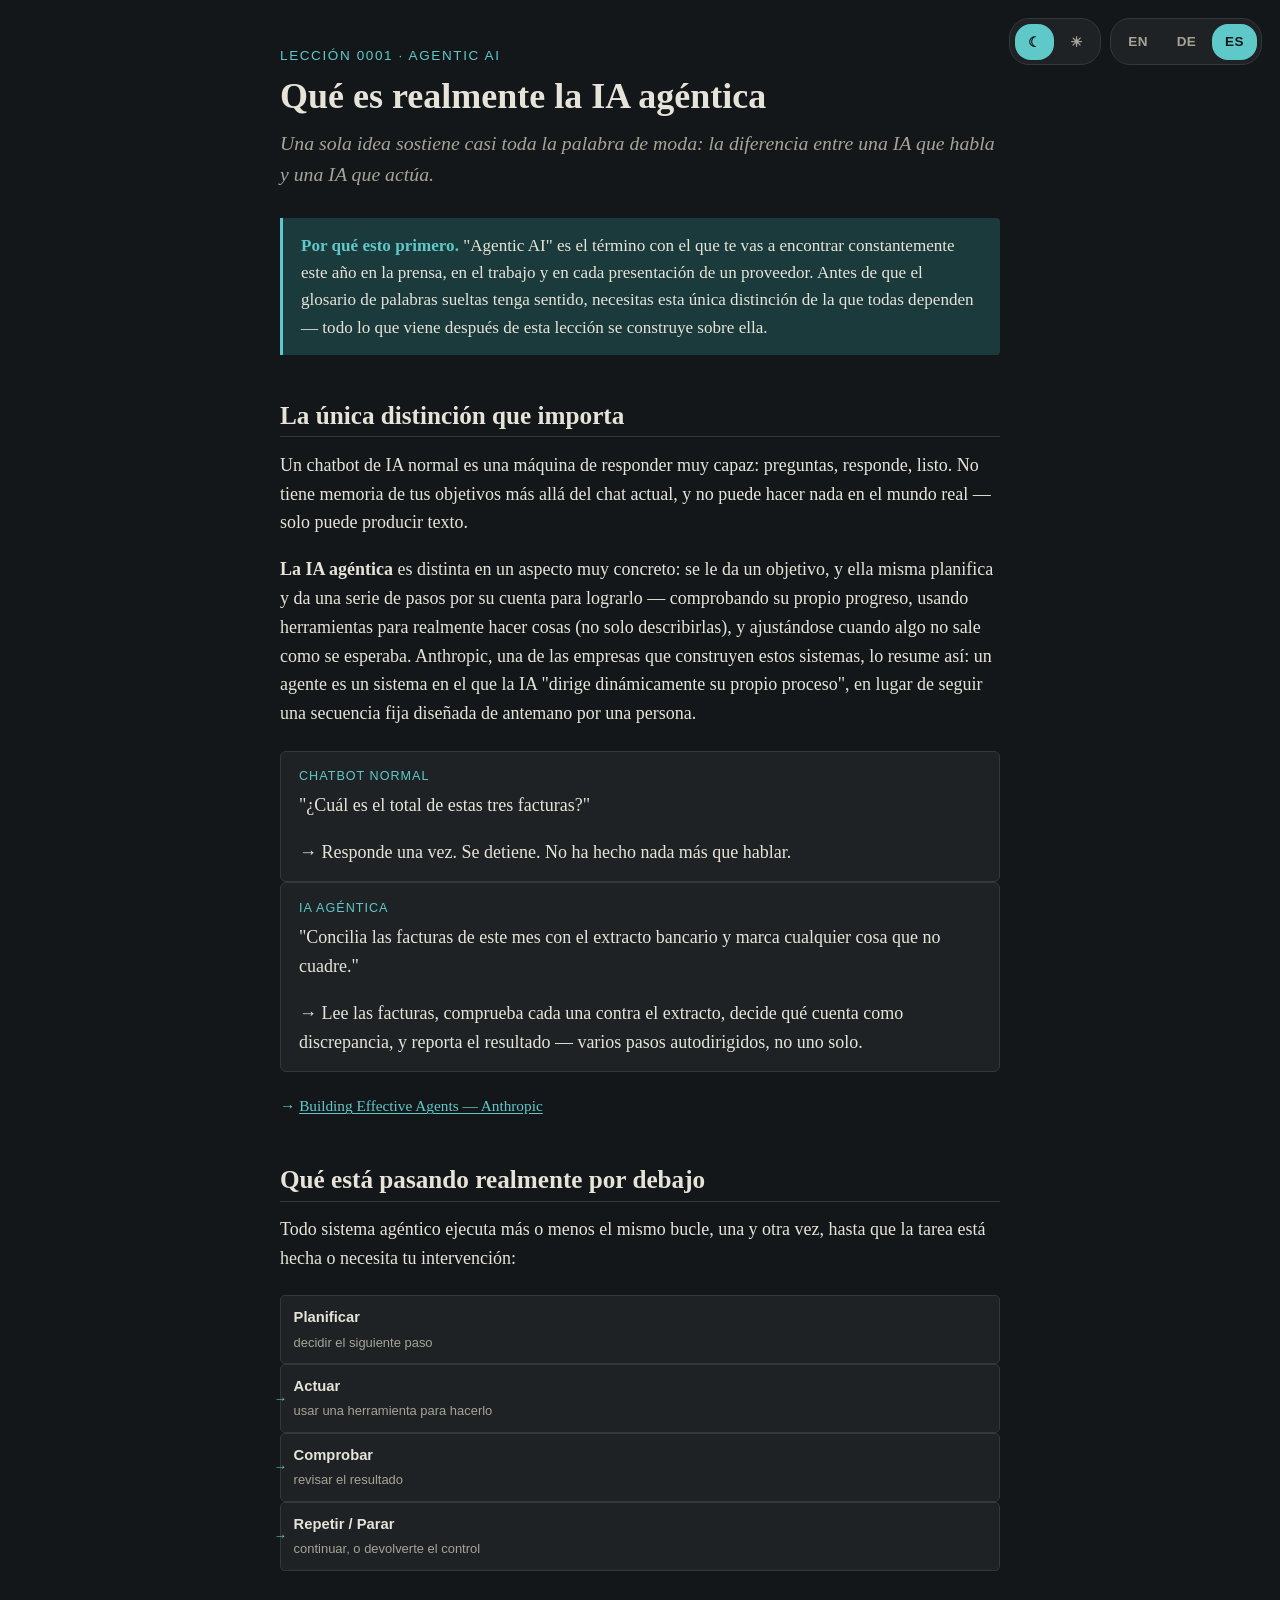
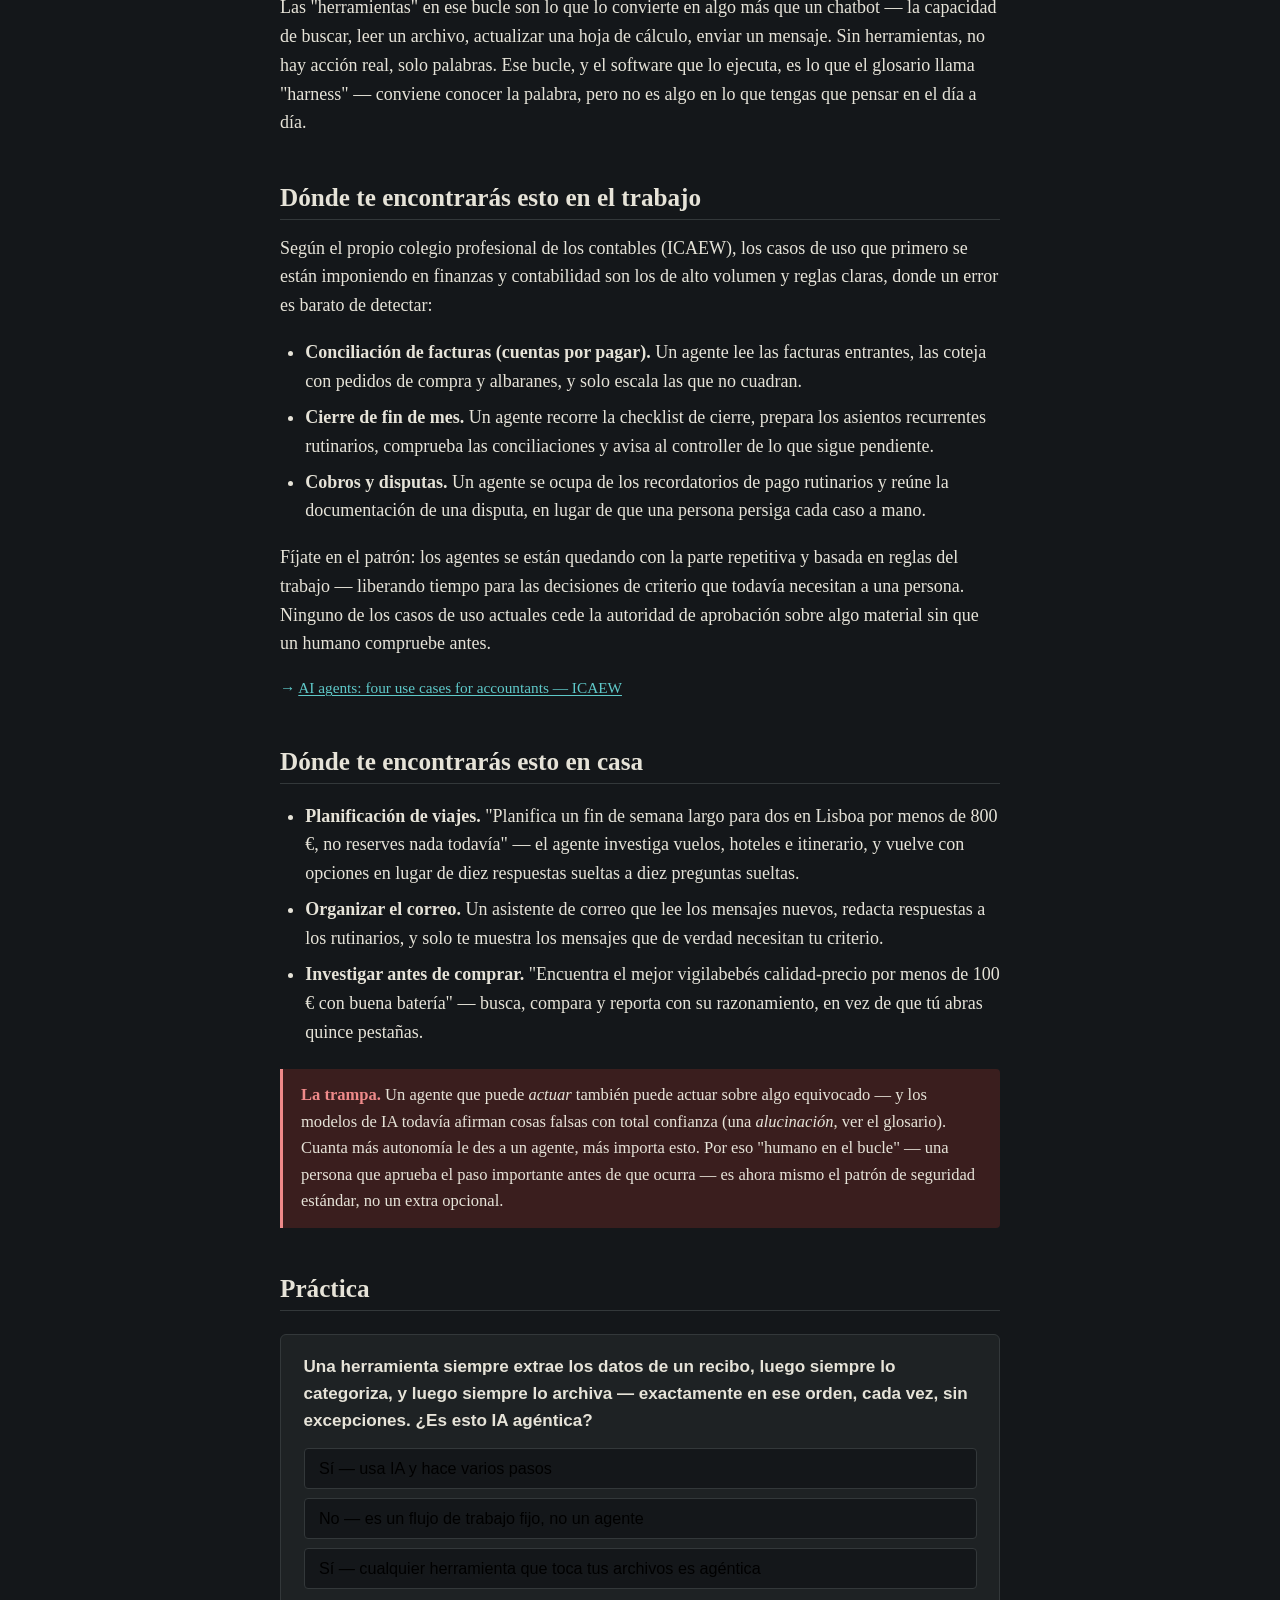
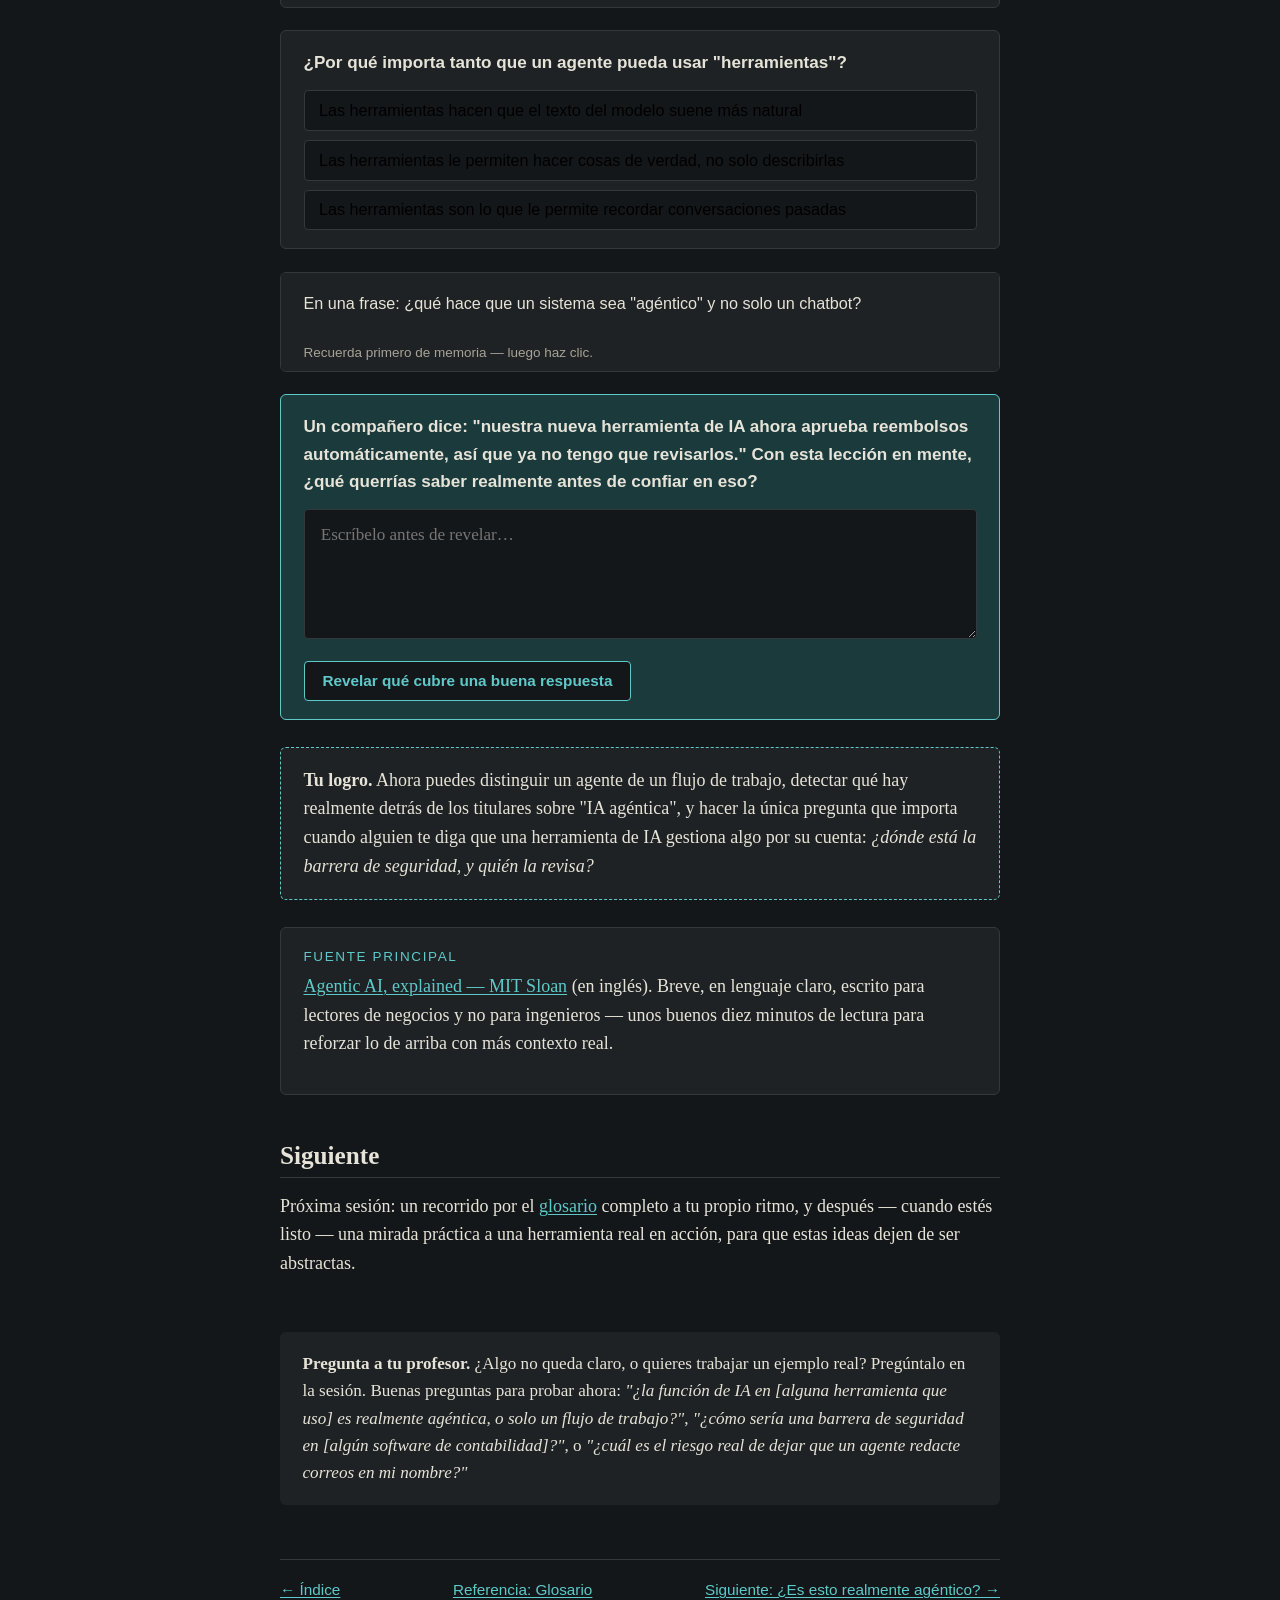
==== commit 950d51ca: "Add dark mode toggle, default to dark Dark palette lives on the bare :root (correct default with zer" ====
--- a/lessons/0001-what-agentic-ai-actually-is.html
+++ b/lessons/0001-what-agentic-ai-actually-is.html
@@ -10,13 +10,20 @@
 <link rel="stylesheet" href="../assets/lang-switch.css">
 <script src="../assets/quiz.js"></script>
 <script src="../assets/lang-switch.js"></script>
+<script src="../assets/theme-toggle.js"></script>
 </head>
 <body>
 
-<div class="lang-switch">
-  <button data-lang="en">EN</button>
-  <button data-lang="de">DE</button>
-  <button data-lang="es">ES</button>
+<div class="top-bar">
+  <div class="pill-group theme-toggle">
+    <button data-theme="dark" aria-label="Dark mode">☾</button>
+    <button data-theme="light" aria-label="Light mode">☀</button>
+  </div>
+  <div class="pill-group lang-switch">
+    <button data-lang="en">EN</button>
+    <button data-lang="de">DE</button>
+    <button data-lang="es">ES</button>
+  </div>
 </div>
 
 <header class="lesson-header">
--- a/assets/style.css
+++ b/assets/style.css
@@ -2,7 +2,26 @@
    Tufte-inspired: serif reading type, generous whitespace, quiet color,
    prints cleanly. Every lesson and reference doc links this file. */
 
+/* Dark is the default palette — no-JS/no-theme-attribute state (Quick Look, mail
+   previews) should still render correctly, so dark lives on the bare :root and
+   light is the opt-in override. theme-toggle.js sets data-theme="light" to switch. */
 :root {
+  --ink: #e6e3d8;
+  --ink-soft: #a8a397;
+  --paper: #14171a;
+  --paper-inset: #1e2224;
+  --rule: #33383a;
+  --accent: #5fc9c9;
+  --accent-soft: #1b3a3c;
+  --code-bg: #1d2224;
+  --good: #6fcf97;
+  --good-bg: #16301f;
+  --bad: #ef8a8a;
+  --bad-bg: #3a1e1e;
+  --measure: 40em;
+}
+
+:root[data-theme="light"] {
   --ink: #1a1a1a;
   --ink-soft: #4a4a4a;
   --paper: #fdfcf9;
@@ -15,7 +34,6 @@
   --good-bg: #e6f4ea;
   --bad: #a3312a;
   --bad-bg: #fbe9e7;
-  --measure: 40em;
 }
 
 * { box-sizing: border-box; }
@@ -29,6 +47,7 @@
   color: var(--ink);
   font-family: "Iowan Old Style", "Palatino Linotype", Palatino, Georgia, "Times New Roman", serif;
   line-height: 1.6;
+  transition: background-color 0.15s ease, color 0.15s ease;
 }
 
 main {
@@ -106,7 +125,7 @@
 
 pre code { background: none; padding: 0; }
 
-.comment { color: #7a7566; }
+.comment { color: var(--ink-soft); }
 .type-good { color: var(--good); }
 .type-bad { color: var(--bad); }
 
@@ -143,7 +162,7 @@
   padding: 1rem 1.25rem;
   border-radius: 6px;
   margin: 1.5rem 0;
-  background: #fbfbf7;
+  background: var(--paper-inset);
 }
 
 .ask-agent {
@@ -235,6 +254,23 @@
 }
 
 @media print {
+  /* Force the light palette on paper regardless of on-screen theme — printing
+     the dark palette would waste ink and, worse, print near-invisible text if
+     only body background were reset while --ink stayed light-on-dark. */
+  :root {
+    --ink: #1a1a1a;
+    --ink-soft: #4a4a4a;
+    --paper: #fff;
+    --paper-inset: #f4f2ec;
+    --rule: #d8d3c4;
+    --accent: #1d5c63;
+    --accent-soft: #d8ebe9;
+    --code-bg: #f0eee4;
+    --good: #1d6b3f;
+    --good-bg: #e6f4ea;
+    --bad: #a3312a;
+    --bad-bg: #fbe9e7;
+  }
   body { background: white; padding: 0; }
   .ask-agent, nav.lesson-links, .no-print { display: none; }
   a { color: var(--ink); }
--- a/assets/diagram.css
+++ b/assets/diagram.css
@@ -21,7 +21,7 @@
   flex: 1 1 7rem;
   border: 1px solid var(--rule);
   border-radius: 5px;
-  background: #fbfbf7;
+  background: var(--paper-inset);
   padding: 0.55rem 0.7rem;
   position: relative;
   display: flex;
--- a/assets/quiz.css
+++ b/assets/quiz.css
@@ -5,7 +5,7 @@
   border-radius: 6px;
   padding: 1rem 1.25rem;
   margin: 1.25rem 0;
-  background: #fbfbf7;
+  background: var(--paper-inset);
 }
 
 .quiz-prompt {
--- a/assets/lang-switch.css
+++ b/assets/lang-switch.css
@@ -1,7 +1,10 @@
 /* Language switcher widget + i18n visibility. Pair with lang-switch.js.
    Content elements carry data-i18n="en|de|es"; lang-switch.js toggles their
    display based on the chosen language. Default state below (all hidden)
-   avoids a flash of every language stacked before JS runs. */
+   avoids a flash of every language stacked before JS runs.
+
+   Shares its pill-button look with the theme toggle (theme-toggle.js) via the
+   .top-bar / .pill-group classes below — both sit in the same fixed corner. */
 
 /* Spanish shows by default with zero JS (Quick Look, mail previews, printing);
    lang-switch.js overrides via inline style once it runs. */
@@ -10,21 +13,27 @@
 a[data-i18n="es"], span[data-i18n="es"], strong[data-i18n="es"], em[data-i18n="es"] { display: inline; }
 li[data-i18n="es"] { display: list-item; }
 
-.lang-switch {
+.top-bar {
   position: fixed;
   top: 1rem;
   right: 1rem;
+  z-index: 10;
+  display: flex;
+  gap: 0.5rem;
+  align-items: center;
+}
+
+.pill-group {
   display: flex;
   gap: 0.2rem;
   background: var(--paper-inset);
   border: 1px solid var(--rule);
   border-radius: 20px;
   padding: 0.25rem;
-  z-index: 10;
   font-family: -apple-system, BlinkMacSystemFont, "Segoe UI", sans-serif;
 }
 
-.lang-switch button {
+.pill-group button {
   border: none;
   background: transparent;
   padding: 0.4rem 0.7rem;
@@ -37,17 +46,18 @@
   color: var(--ink-soft);
 }
 
-.lang-switch button:hover { color: var(--ink); }
+.pill-group button:hover { color: var(--ink); }
 
-.lang-switch button[aria-pressed="true"] {
+.pill-group button[aria-pressed="true"] {
   background: var(--accent);
   color: var(--paper);
 }
 
 @media (max-width: 30em) {
-  .lang-switch { top: 0.6rem; right: 0.6rem; padding: 0.3rem; }
+  .top-bar { top: 0.6rem; right: 0.6rem; gap: 0.35rem; }
+  .pill-group { padding: 0.3rem; }
 }
 
 @media print {
-  .lang-switch { display: none; }
+  .top-bar { display: none; }
 }
